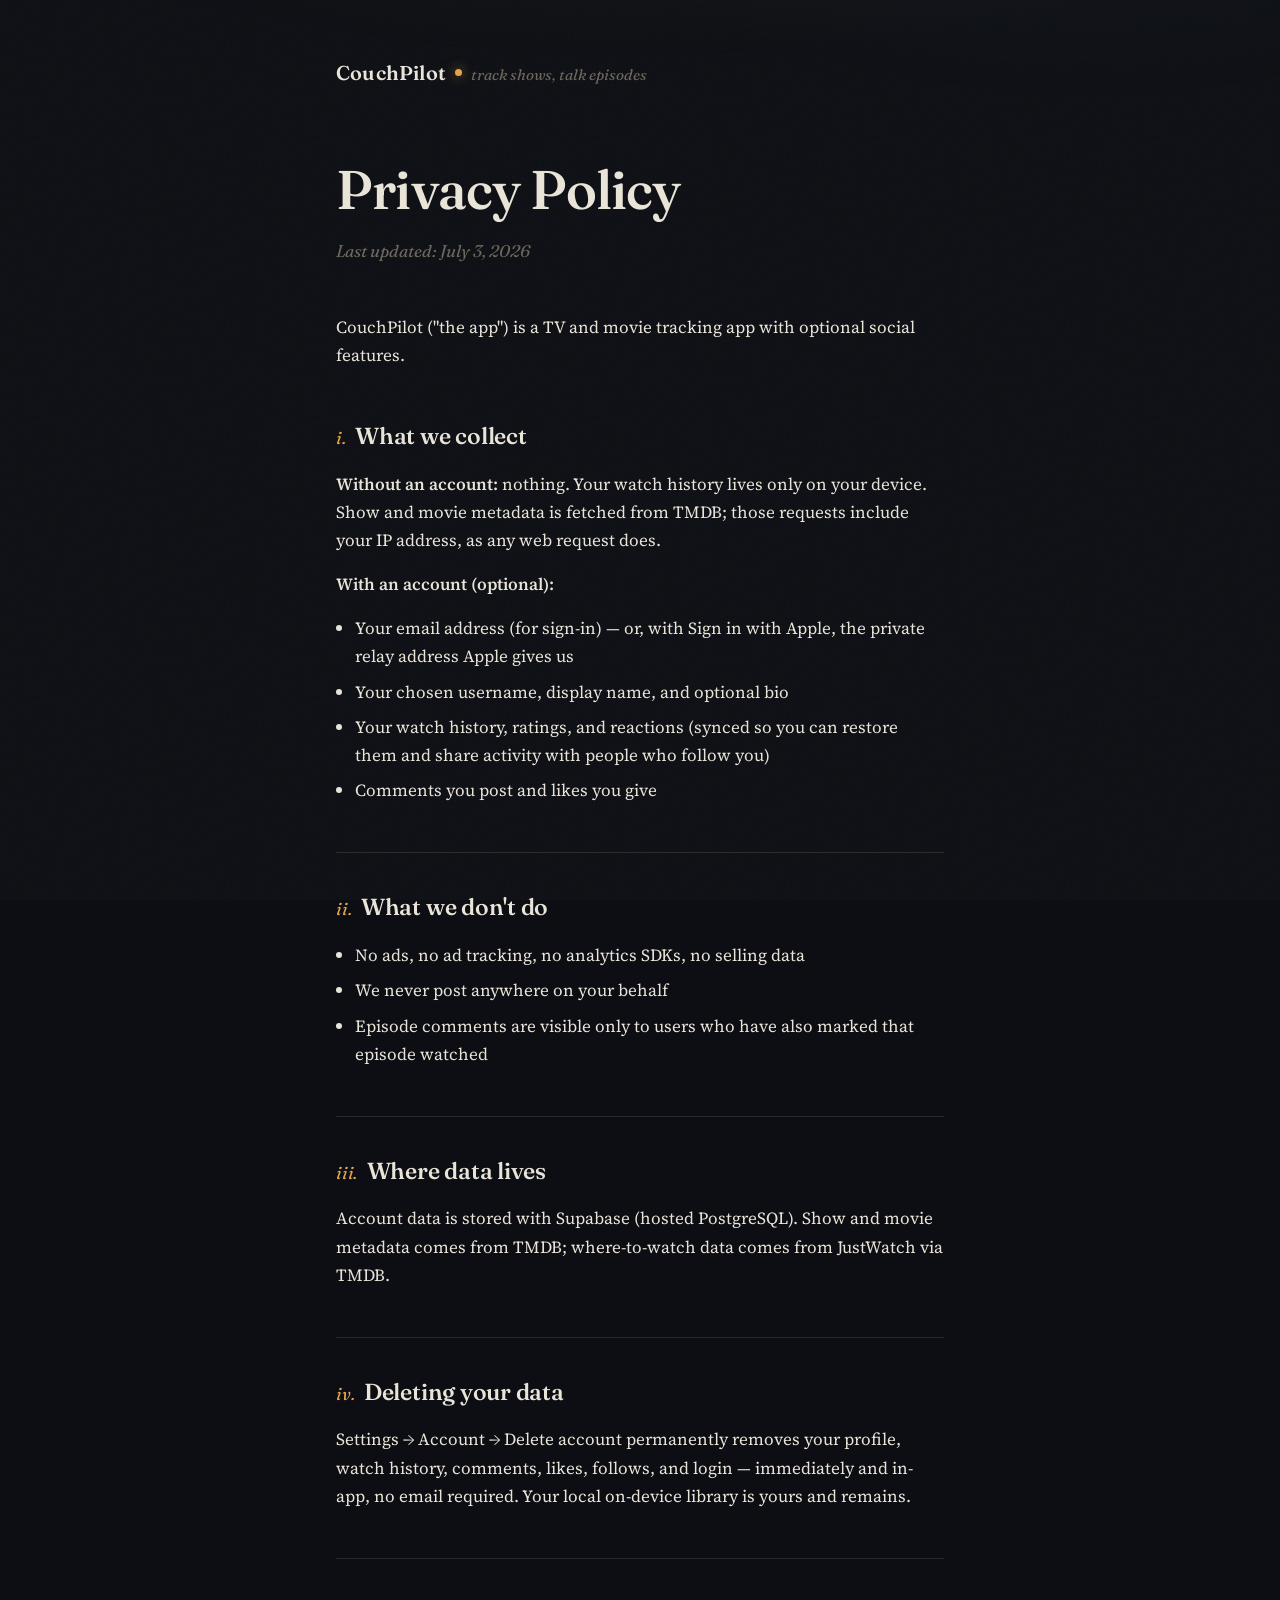
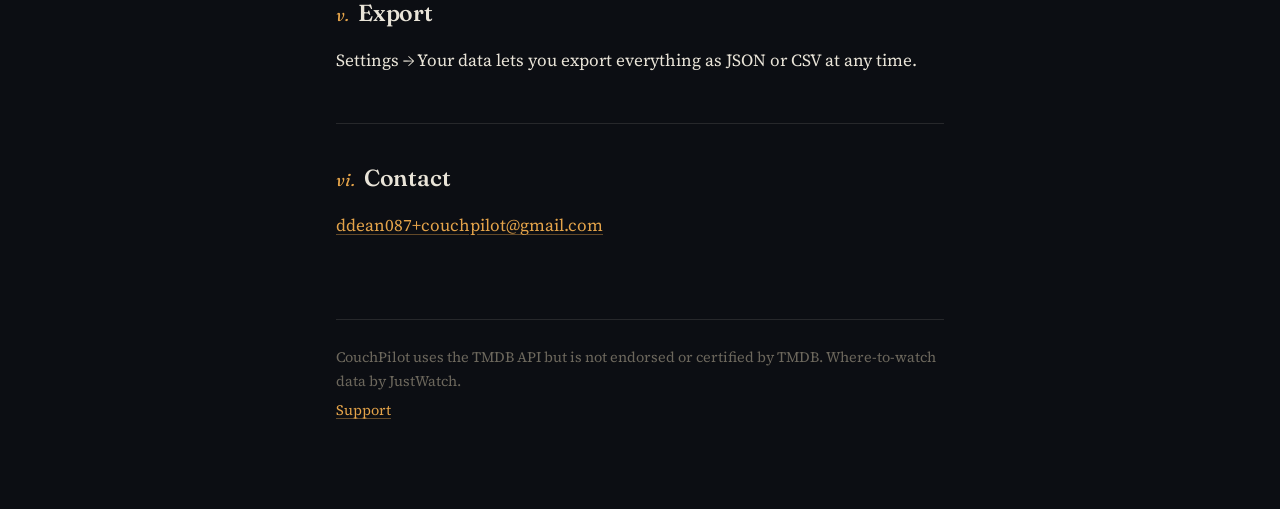
==== privacy/index.html @ 14f0dbd2 "CouchPilot support + privacy site Co-Authored-By: Claude Fable 5 <noreply@anthropic.com>" ====
<!doctype html>
<html lang="en">
<head>
<meta charset="utf-8">
<meta name="viewport" content="width=device-width, initial-scale=1">
<title>CouchPilot — Privacy Policy</title>
<meta name="description" content="CouchPilot privacy policy: no ads, no tracking, and without an account we collect nothing at all.">
<link rel="icon" href="data:image/svg+xml,%3Csvg xmlns='http://www.w3.org/2000/svg' viewBox='0 0 100 100'%3E%3Ccircle cx='50' cy='50' r='42' fill='%230c0e13'/%3E%3Ccircle cx='50' cy='50' r='16' fill='%23e5a44a'/%3E%3C/svg%3E">
<link rel="preconnect" href="https://fonts.googleapis.com">
<link rel="preconnect" href="https://fonts.gstatic.com" crossorigin>
<link href="https://fonts.googleapis.com/css2?family=Fraunces:ital,opsz,wght@0,9..144,400..650;1,9..144,400..650&family=Source+Serif+4:ital,opsz,wght@0,8..60,400..600;1,8..60,400..600&display=swap" rel="stylesheet">
<link rel="stylesheet" href="../styles.css">
</head>
<body>
<div class="wrap">

  <a class="brand" href="../">
    <span class="mark">CouchPilot</span>
    <span class="dot"></span>
    <span class="tag">track shows, talk episodes</span>
  </a>

  <h1>Privacy Policy</h1>
  <p class="updated">Last updated: July 3, 2026</p>

  <p>CouchPilot ("the app") is a TV and movie tracking app with optional social features.</p>

  <h2><span class="num">i.</span>What we collect</h2>
  <p><strong>Without an account:</strong> nothing. Your watch history lives only on your device. Show and movie metadata is fetched from TMDB; those requests include your IP address, as any web request does.</p>
  <p><strong>With an account (optional):</strong></p>
  <ul>
    <li>Your email address (for sign-in) — or, with Sign in with Apple, the private relay address Apple gives us</li>
    <li>Your chosen username, display name, and optional bio</li>
    <li>Your watch history, ratings, and reactions (synced so you can restore them and share activity with people who follow you)</li>
    <li>Comments you post and likes you give</li>
  </ul>

  <h2><span class="num">ii.</span>What we don't do</h2>
  <ul>
    <li>No ads, no ad tracking, no analytics SDKs, no selling data</li>
    <li>We never post anywhere on your behalf</li>
    <li>Episode comments are visible only to users who have also marked that episode watched</li>
  </ul>

  <h2><span class="num">iii.</span>Where data lives</h2>
  <p>Account data is stored with Supabase (hosted PostgreSQL). Show and movie metadata comes from TMDB; where-to-watch data comes from JustWatch via TMDB.</p>

  <h2><span class="num">iv.</span>Deleting your data</h2>
  <p>Settings → Account → Delete account permanently removes your profile, watch history, comments, likes, follows, and login — immediately and in-app, no email required. Your local on-device library is yours and remains.</p>

  <h2><span class="num">v.</span>Export</h2>
  <p>Settings → Your data lets you export everything as JSON or CSV at any time.</p>

  <h2><span class="num">vi.</span>Contact</h2>
  <p><a href="mailto:ddean087+couchpilot@gmail.com">ddean087+couchpilot@gmail.com</a></p>

  <footer>
    <p>CouchPilot uses the TMDB API but is not endorsed or certified by TMDB. Where-to-watch data by JustWatch.</p>
    <p><a href="../">Support</a></p>
  </footer>

</div>
</body>
</html>
---- styles.css ----
/* CouchPilot — support & privacy site
   Dimmed-theater editorial: near-black, warm marquee amber, program-notes type. */

:root {
  --bg: #0c0e13;
  --bg-raise: #12151d;
  --ink: #e9e4d8;
  --ink-dim: #a8a294;
  --ink-faint: #6d685d;
  --amber: #e5a44a;
  --amber-soft: rgba(229, 164, 74, 0.14);
  --rule: rgba(233, 228, 216, 0.12);
}

* { margin: 0; padding: 0; box-sizing: border-box; }

html { -webkit-text-size-adjust: 100%; }

body {
  background: var(--bg);
  color: var(--ink);
  font-family: "Source Serif 4", Georgia, "Times New Roman", serif;
  font-size: 1.0625rem;
  line-height: 1.65;
  min-height: 100vh;
  position: relative;
}

/* Projector glow: a faint warm spotlight bleeding from the top */
body::before {
  content: "";
  position: fixed;
  inset: 0;
  background:
    radial-gradient(90rem 40rem at 50% -20rem, rgba(229, 164, 74, 0.09), transparent 60%),
    radial-gradient(60rem 30rem at 85% -10rem, rgba(122, 148, 210, 0.05), transparent 55%);
  pointer-events: none;
  z-index: 0;
}

/* Film grain */
body::after {
  content: "";
  position: fixed;
  inset: 0;
  background-image: url("data:image/svg+xml,%3Csvg xmlns='http://www.w3.org/2000/svg' width='140' height='140'%3E%3Cfilter id='n'%3E%3CfeTurbulence type='fractalNoise' baseFrequency='0.9' numOctaves='2'/%3E%3C/filter%3E%3Crect width='140' height='140' filter='url(%23n)' opacity='0.045'/%3E%3C/svg%3E");
  pointer-events: none;
  z-index: 0;
}

.wrap {
  position: relative;
  z-index: 1;
  max-width: 41rem;
  margin: 0 auto;
  padding: 3.5rem 1.5rem 5rem;
}

/* Wordmark */
.brand {
  display: flex;
  align-items: baseline;
  gap: 0.55rem;
  text-decoration: none;
  margin-bottom: 4.5rem;
}
.brand .mark {
  font-family: "Fraunces", Georgia, serif;
  font-weight: 600;
  font-size: 1.25rem;
  letter-spacing: 0.01em;
  color: var(--ink);
}
.brand .dot {
  width: 0.45rem;
  height: 0.45rem;
  border-radius: 50%;
  background: var(--amber);
  box-shadow: 0 0 12px rgba(229, 164, 74, 0.7);
  align-self: center;
}
.brand .tag {
  font-family: "Fraunces", Georgia, serif;
  font-style: italic;
  font-size: 0.95rem;
  color: var(--ink-faint);
}

h1 {
  font-family: "Fraunces", Georgia, serif;
  font-weight: 550;
  font-size: clamp(2.4rem, 7vw, 3.4rem);
  line-height: 1.08;
  letter-spacing: -0.015em;
  margin-bottom: 1.1rem;
}

.lede {
  font-size: 1.15rem;
  color: var(--ink-dim);
  max-width: 34rem;
  margin-bottom: 3.5rem;
}

h2 {
  font-family: "Fraunces", Georgia, serif;
  font-weight: 550;
  font-size: 1.45rem;
  letter-spacing: -0.01em;
  margin: 3rem 0 0.9rem;
  padding-top: 2.2rem;
  border-top: 1px solid var(--rule);
}
h2:first-of-type { border-top: 0; padding-top: 0; }

/* Numbered section labels, like reel markers */
h2 .num {
  font-family: "Fraunces", Georgia, serif;
  font-style: italic;
  font-weight: 400;
  color: var(--amber);
  margin-right: 0.6rem;
  font-size: 1.1rem;
}

p { margin-bottom: 1rem; color: var(--ink); }
p.dim, li.dim { color: var(--ink-dim); }

ul { margin: 0 0 1.2rem 1.2rem; }
li { margin-bottom: 0.45rem; color: var(--ink); }

strong { font-weight: 600; color: var(--ink); }

a { color: var(--amber); text-decoration: underline; text-decoration-color: rgba(229, 164, 74, 0.4); text-underline-offset: 3px; transition: text-decoration-color 160ms ease; }
a:hover { text-decoration-color: var(--amber); }

/* Contact card — the one loud element */
.contact {
  background: linear-gradient(160deg, var(--bg-raise), rgba(229, 164, 74, 0.05));
  border: 1px solid var(--rule);
  border-radius: 14px;
  padding: 1.6rem 1.7rem;
  margin: 2.2rem 0 1rem;
}
.contact .label {
  font-family: "Fraunces", Georgia, serif;
  font-style: italic;
  color: var(--ink-faint);
  font-size: 0.95rem;
  margin-bottom: 0.35rem;
}
.contact a.mail {
  font-family: "Fraunces", Georgia, serif;
  font-size: clamp(1.05rem, 4vw, 1.35rem);
  font-weight: 550;
  word-break: break-all;
}
.contact .note {
  margin-top: 0.6rem;
  font-size: 0.95rem;
  color: var(--ink-dim);
  margin-bottom: 0;
}

/* FAQ */
details {
  border-top: 1px solid var(--rule);
  padding: 1.05rem 0;
}
details:last-of-type { border-bottom: 1px solid var(--rule); }
summary {
  cursor: pointer;
  font-family: "Fraunces", Georgia, serif;
  font-weight: 550;
  font-size: 1.12rem;
  list-style: none;
  display: flex;
  justify-content: space-between;
  align-items: center;
  gap: 1rem;
}
summary::-webkit-details-marker { display: none; }
summary::after {
  content: "+";
  font-family: "Fraunces", Georgia, serif;
  color: var(--amber);
  font-size: 1.3rem;
  font-weight: 400;
  flex-shrink: 0;
  transition: transform 180ms ease;
}
details[open] summary::after { transform: rotate(45deg); }
details p { margin-top: 0.75rem; color: var(--ink-dim); }
details p:last-child { margin-bottom: 0; }

.updated {
  font-family: "Fraunces", Georgia, serif;
  font-style: italic;
  color: var(--ink-faint);
  margin-bottom: 3rem;
}

footer {
  margin-top: 5rem;
  padding-top: 1.6rem;
  border-top: 1px solid var(--rule);
  font-size: 0.9rem;
  color: var(--ink-faint);
}
footer p { color: var(--ink-faint); margin-bottom: 0.35rem; }

@media (max-width: 480px) {
  .wrap { padding-top: 2.5rem; }
  .brand { margin-bottom: 3rem; }
}
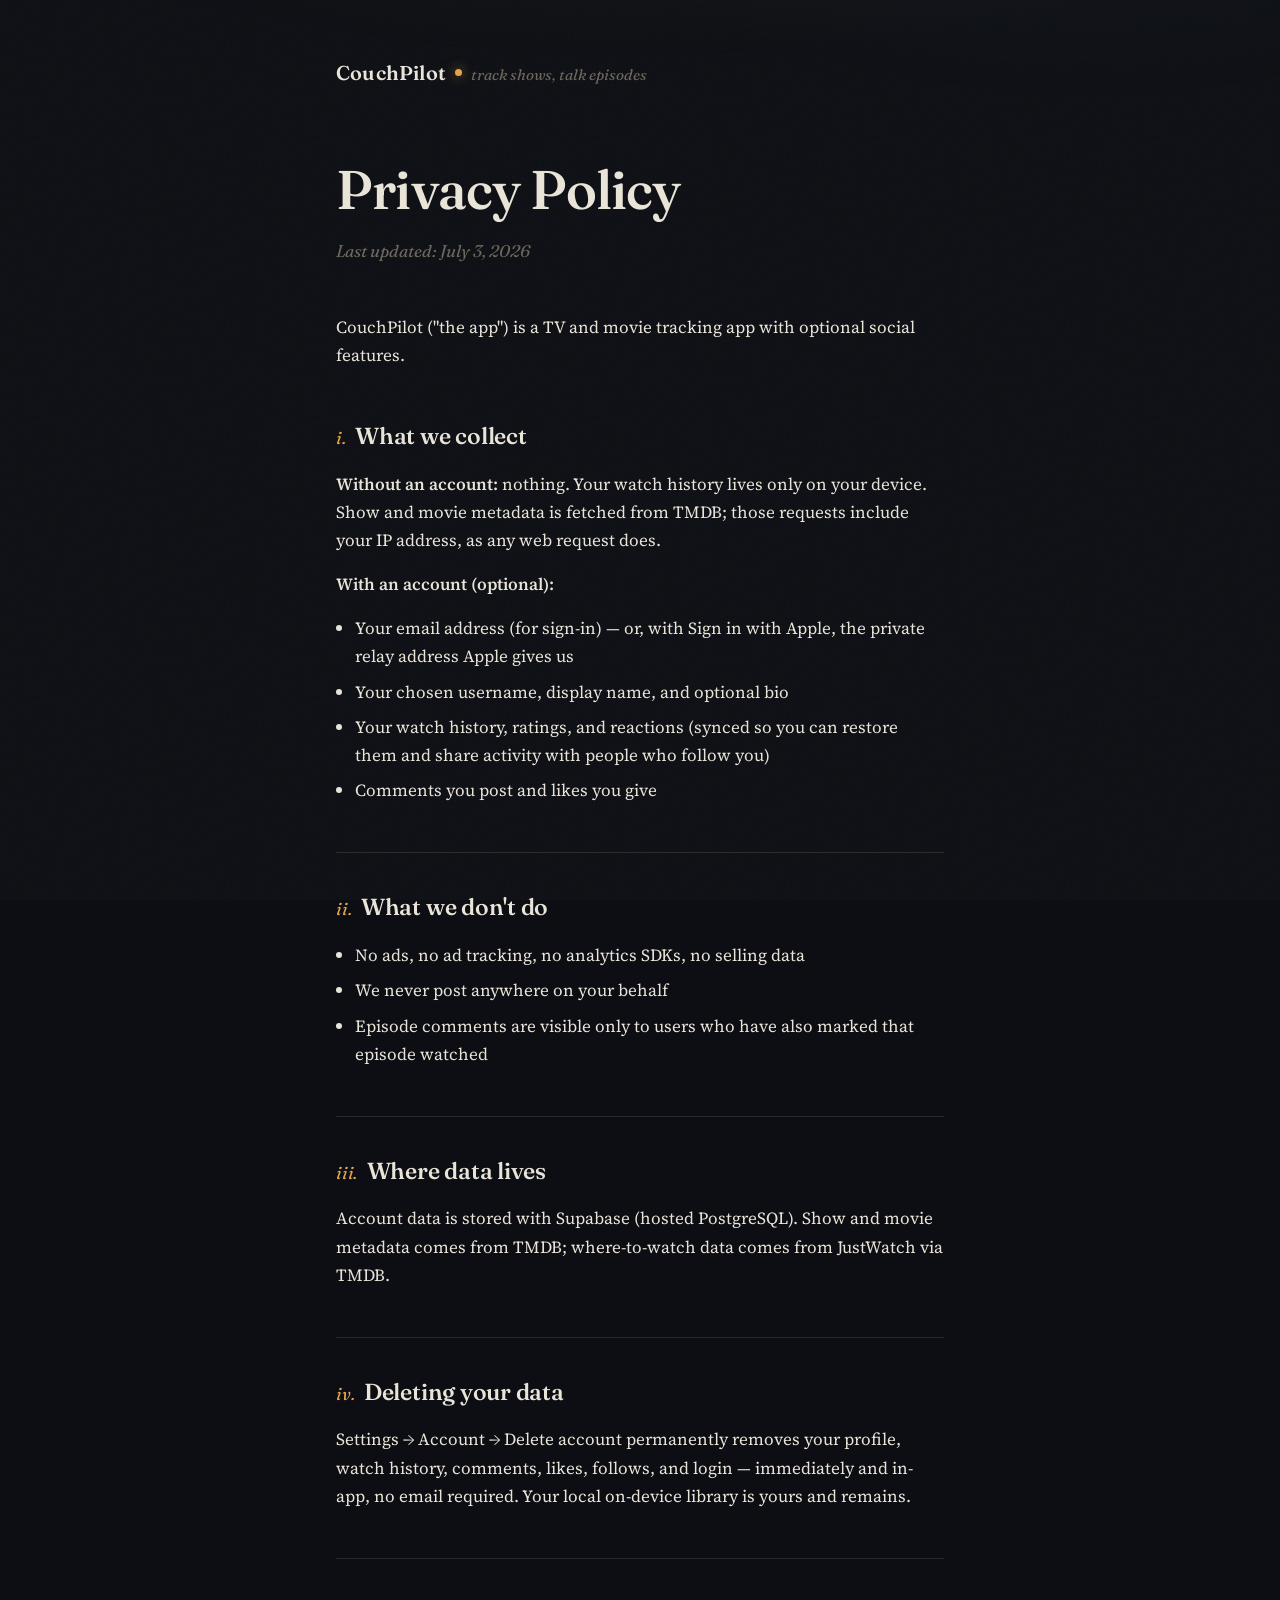
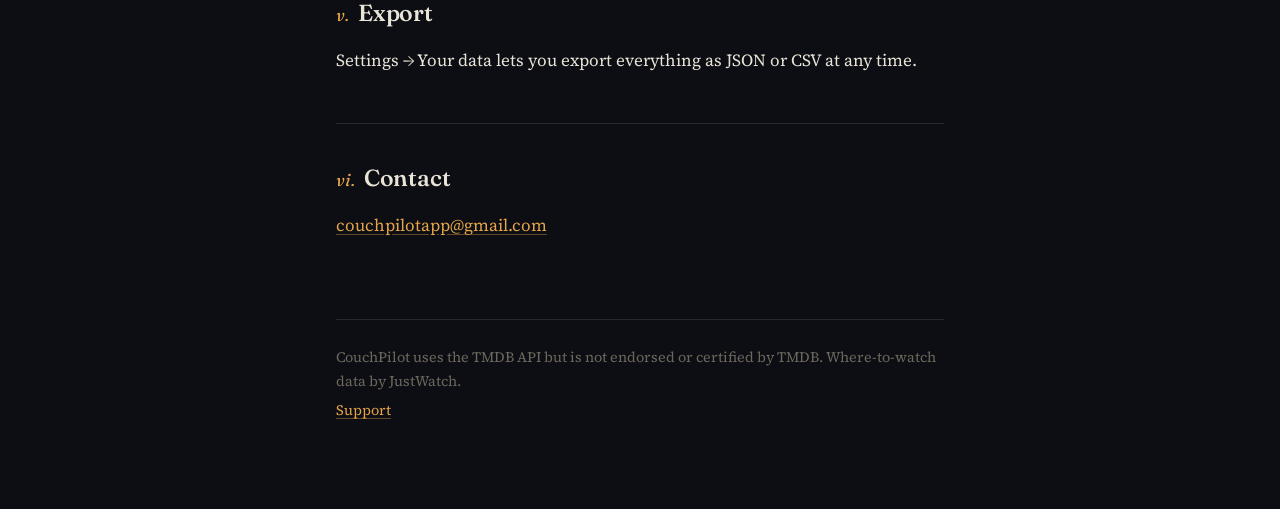
==== commit dbf968e8: "Use couchpilotapp@gmail.com as support contact Co-Authored-By: Claude Fable 5 <noreply@anthropic.com" ====
--- a/privacy/index.html
+++ b/privacy/index.html
@@ -52,7 +52,7 @@
   <p>Settings → Your data lets you export everything as JSON or CSV at any time.</p>
 
   <h2><span class="num">vi.</span>Contact</h2>
-  <p><a href="mailto:ddean087+couchpilot@gmail.com">ddean087+couchpilot@gmail.com</a></p>
+  <p><a href="mailto:couchpilotapp@gmail.com">couchpilotapp@gmail.com</a></p>
 
   <footer>
     <p>CouchPilot uses the TMDB API but is not endorsed or certified by TMDB. Where-to-watch data by JustWatch.</p>
